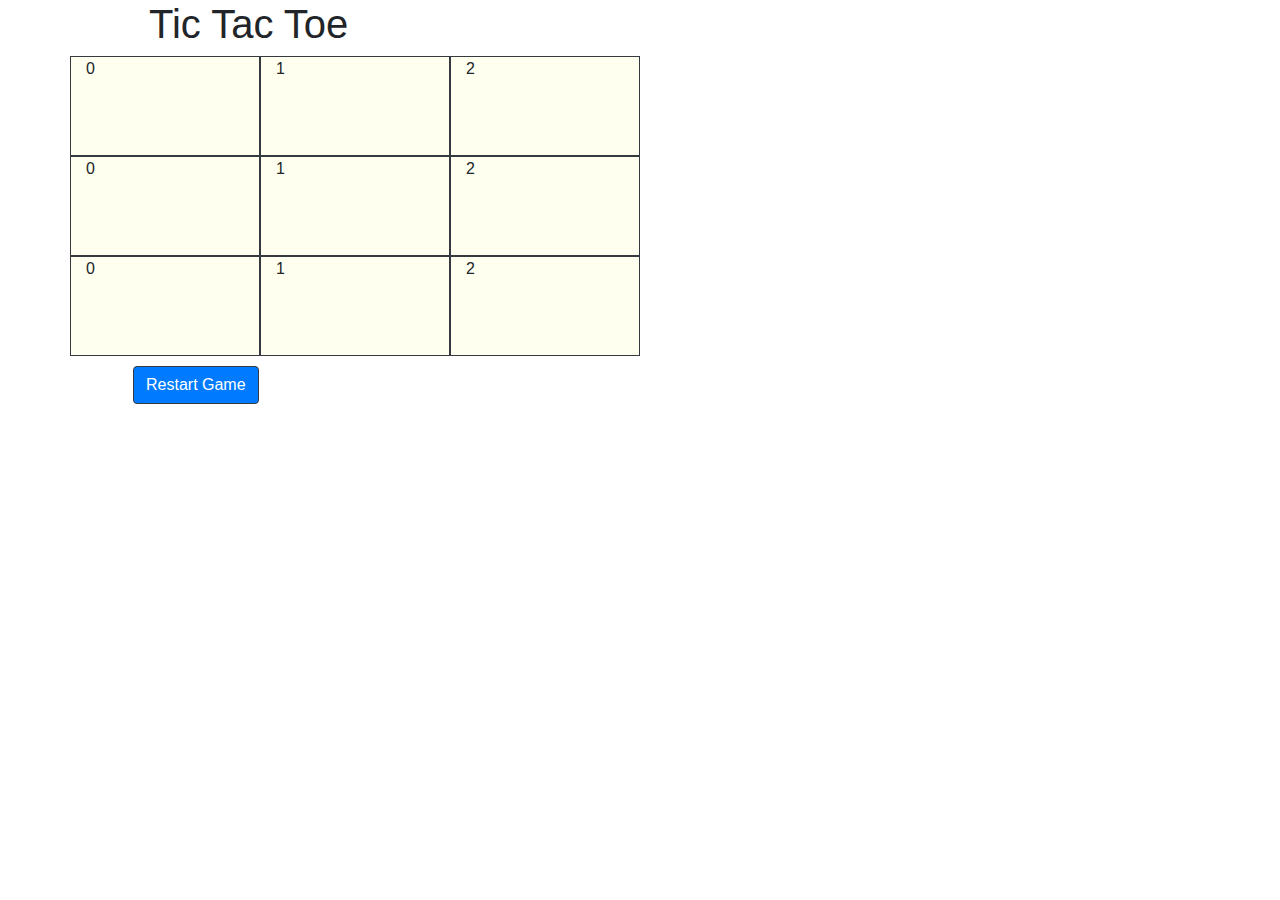
==== index.html @ bed13247 "init commit" ====
<!doctype html>
<html lang="en">

<head>
    <title>Tic Tac Toe</title>
    <!-- Required meta tags -->
    <meta charset="utf-8">
    <meta name="viewport" content="width=device-width, initial-scale=1, shrink-to-fit=no">

    <!-- Bootstrap CSS -->
    <link rel="stylesheet" href="https://stackpath.bootstrapcdn.com/bootstrap/4.3.1/css/bootstrap.min.css"
        integrity="sha384-ggOyR0iXCbMQv3Xipma34MD+dH/1fQ784/j6cY/iJTQUOhcWr7x9JvoRxT2MZw1T" crossorigin="anonymous">
</head>

<body>

    
        <div id="aboveBoard" class="container">
            <div class="row">
                <div class="col-12">
                    <h1 class="mx-5 px-3">Tic Tac Toe</h1>
                </div>
            </div>
        </div>

    <div id="gameBoard" class="container">

    </div>

    <div id="belowBoard" class="container">
        <div class="row">
            <div class="col-12" style="height:10px">
    
            </div>
        </div>
        <div class="row">
            <div class="col-12">
                <button type="button" class="btn btn-primary border border-rounded border-dark mx-5">Restart Game</button>
            </div>
        </div>
    </div>

<!-- Optional JavaScript -->
<!-- jQuery first, then Popper.js, then Bootstrap JS -->
<script src="https://code.jquery.com/jquery-3.3.1.slim.min.js"
    integrity="sha384-q8i/X+965DzO0rT7abK41JStQIAqVgRVzpbzo5smXKp4YfRvH+8abtTE1Pi6jizo"
    crossorigin="anonymous"></script>
<script src="https://cdnjs.cloudflare.com/ajax/libs/popper.js/1.14.7/umd/popper.min.js"
    integrity="sha384-UO2eT0CpHqdSJQ6hJty5KVphtPhzWj9WO1clHTMGa3JDZwrnQq4sF86dIHNDz0W1"
    crossorigin="anonymous"></script>
<script src="https://stackpath.bootstrapcdn.com/bootstrap/4.3.1/js/bootstrap.min.js"
    integrity="sha384-JjSmVgyd0p3pXB1rRibZUAYoIIy6OrQ6VrjIEaFf/nJGzIxFDsf4x0xIM+B07jRM"
    crossorigin="anonymous"></script><!-- My JavaScript -->
<script src = "./js/main.js"></script>
</body>

</html>
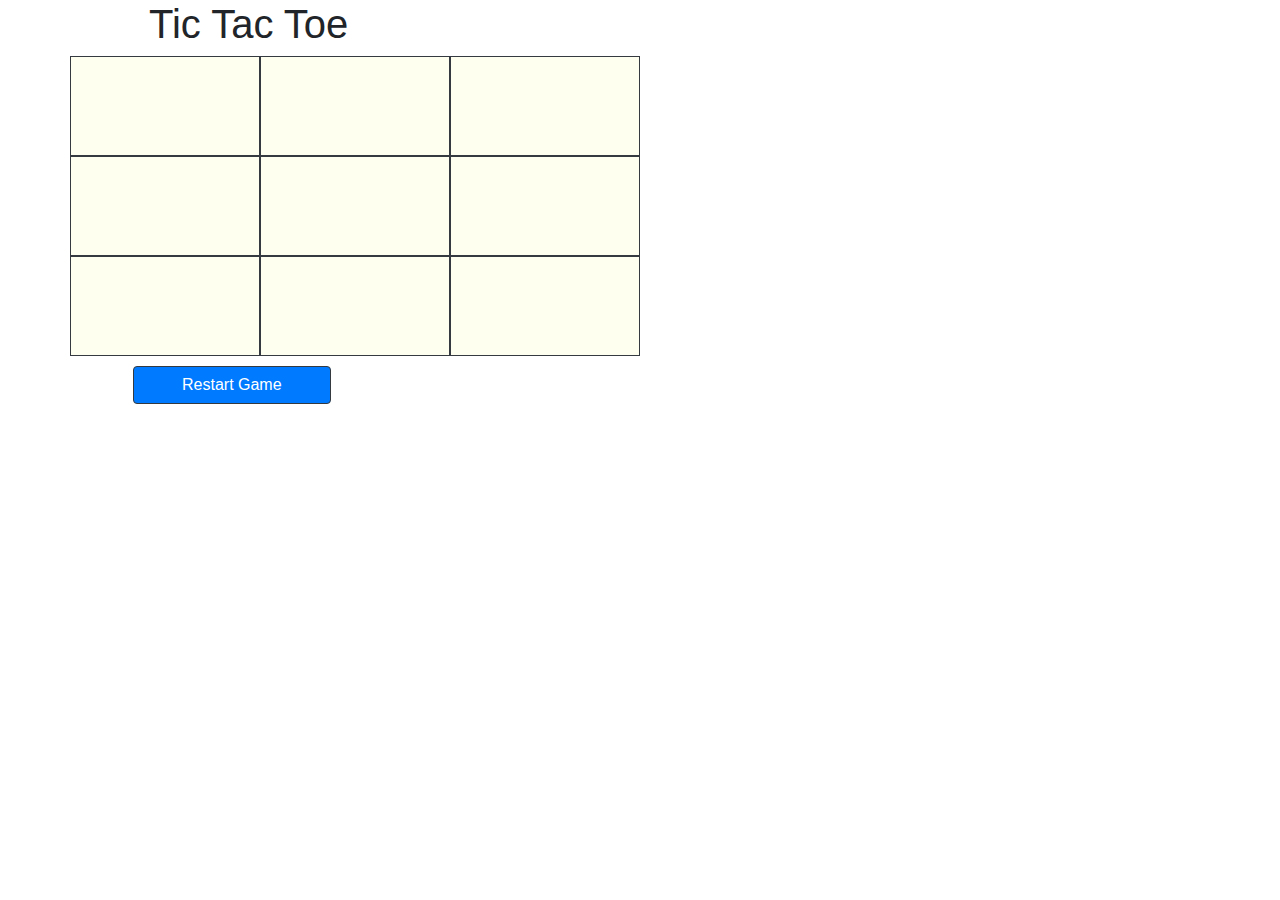
==== commit 44bb0522: "Mon night--roughed in" ====
--- a/index.html
+++ b/index.html
@@ -10,11 +10,13 @@
     <!-- Bootstrap CSS -->
     <link rel="stylesheet" href="https://stackpath.bootstrapcdn.com/bootstrap/4.3.1/css/bootstrap.min.css"
         integrity="sha384-ggOyR0iXCbMQv3Xipma34MD+dH/1fQ784/j6cY/iJTQUOhcWr7x9JvoRxT2MZw1T" crossorigin="anonymous">
+    <!-- Bootstrap CSS -->
+    <link rel="stylesheet" href="./css/style.css">
+
 </head>
 
 <body>
 
-    
         <div id="aboveBoard" class="container">
             <div class="row">
                 <div class="col-12">
@@ -34,8 +36,9 @@
             </div>
         </div>
         <div class="row">
-            <div class="col-12">
-                <button type="button" class="btn btn-primary border border-rounded border-dark mx-5">Restart Game</button>
+            <div class="col">
+                <button type="button" onclick="resetGame()" 
+                    class="btn btn-primary border border-rounded border-dark px-5 mx-5">Restart Game</button>
             </div>
         </div>
     </div>
--- a/css/style.css
+++ b/css/style.css
@@ -0,0 +1,7 @@
+.html {
+
+}
+
+.body {
+    background-color: lightblue;
+}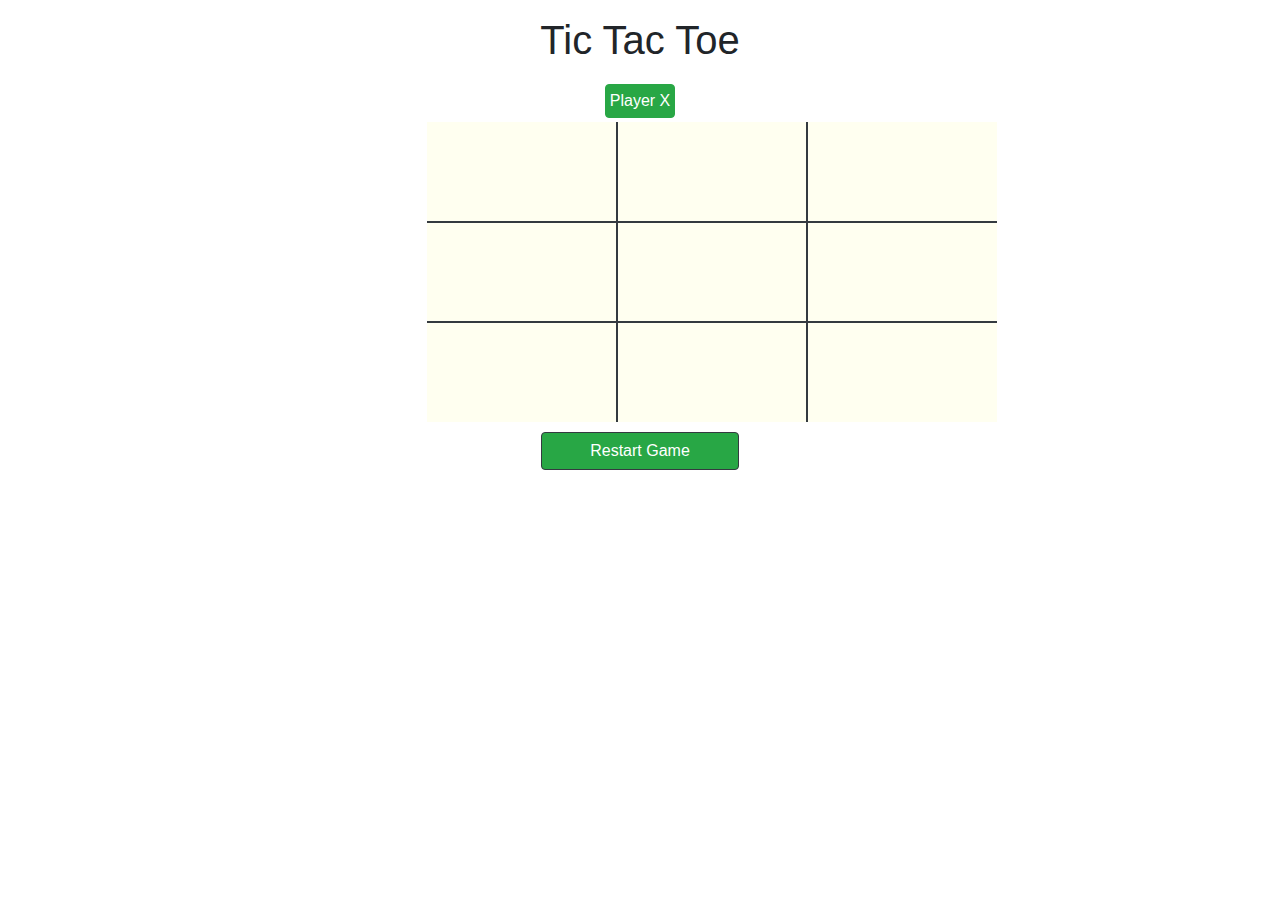
==== commit 8837f1ec: "Functional" ====
--- a/index.html
+++ b/index.html
@@ -17,17 +17,28 @@
 
 <body>
 
-        <div id="aboveBoard" class="container">
-            <div class="row">
-                <div class="col-12">
-                    <h1 class="mx-5 px-3">Tic Tac Toe</h1>
-                </div>
+    <div id="aboveBoard" class="container">
+        <div class="row">
+            <div class="col-12 text-center">
+                <h1 class="m-2 p-2">Tic Tac Toe</h1>
             </div>
         </div>
 
-    <div id="gameBoard" class="container">
+        <div class="row">
+            <div class="col-12 text-center">
+                <button id="whichPlayer" type="button" class="btn btn-success m-1 p-1">Player X</button>
+            </div>
+        </div>
 
     </div>
+
+
+    <!-- <div class=""> -->
+        <div id="gameBoard" class="container offset-4">
+
+        </div>
+
+    <!-- </div> -->
 
     <div id="belowBoard" class="container">
         <div class="row">
@@ -36,9 +47,9 @@
             </div>
         </div>
         <div class="row">
-            <div class="col">
+            <div class="col text-center">
                 <button type="button" onclick="resetGame()" 
-                    class="btn btn-primary border border-rounded border-dark px-5 mx-5">Restart Game</button>
+                    class="btn btn-success border border-rounded border-dark px-5 mx-5">Restart Game</button>
             </div>
         </div>
     </div>
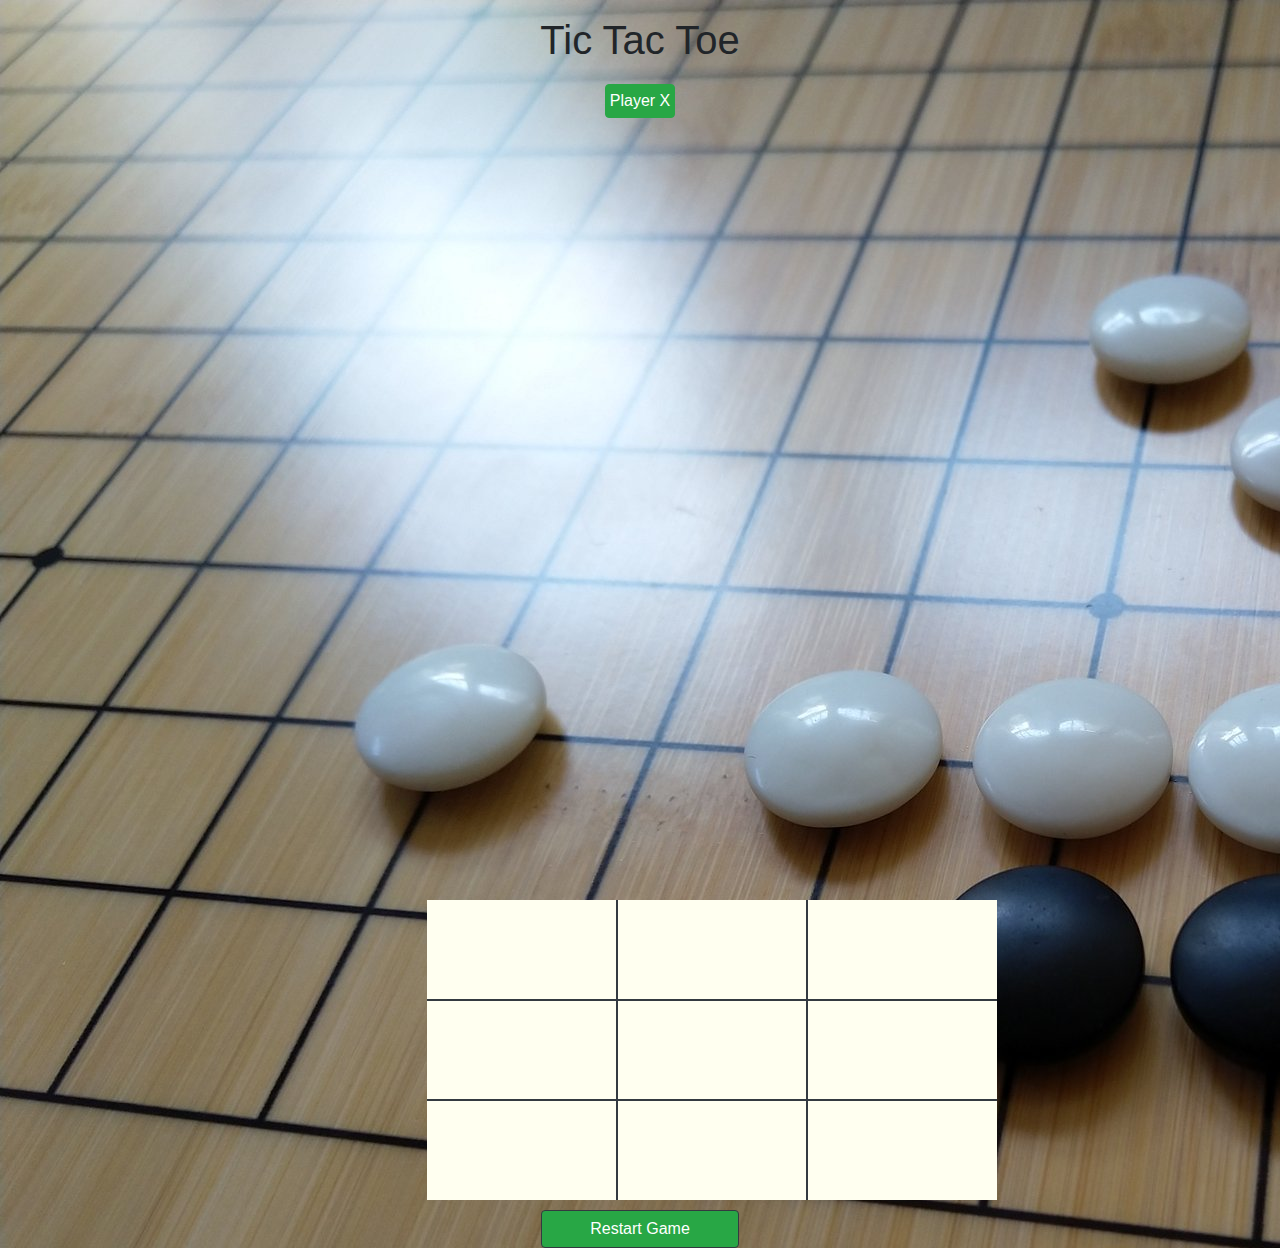
==== commit b549fd59: "background image" ====
--- a/index.html
+++ b/index.html
@@ -16,56 +16,57 @@
 </head>
 
 <body>
+    <div id="backdrop">
+        <div id="aboveBoard" class="container vh-100">
+            <div class="row">
+                <div class="col-12 text-center">
+                    <h1 class="m-2 p-2">Tic Tac Toe</h1>
+                </div>
+            </div>
 
-    <div id="aboveBoard" class="container">
-        <div class="row">
-            <div class="col-12 text-center">
-                <h1 class="m-2 p-2">Tic Tac Toe</h1>
+            <div class="row">
+                <div class="col-12 text-center">
+                    <button id="whichPlayer" type="button" class="btn btn-success m-1 p-1">Player X</button>
+                </div>
             </div>
-        </div>
-
-        <div class="row">
-            <div class="col-12 text-center">
-                <button id="whichPlayer" type="button" class="btn btn-success m-1 p-1">Player X</button>
-            </div>
-        </div>
-
-    </div>
-
-
-    <!-- <div class=""> -->
-        <div id="gameBoard" class="container offset-4">
 
         </div>
 
-    <!-- </div> -->
 
-    <div id="belowBoard" class="container">
-        <div class="row">
-            <div class="col-12" style="height:10px">
-    
+        <!-- <div class=""> -->
+        <div id="gameBoard" class="container offset-4 text-center">
+
+        </div>
+
+        <!-- </div> -->
+
+        <div id="belowBoard" class="container">
+            <div class="row">
+                <div class="col-12" style="height:10px">
+
+                </div>
             </div>
-        </div>
-        <div class="row">
-            <div class="col text-center">
-                <button type="button" onclick="resetGame()" 
-                    class="btn btn-success border border-rounded border-dark px-5 mx-5">Restart Game</button>
+            <div class="row">
+                <div class="col text-center">
+                    <button type="button" onclick="resetGame()"
+                        class="btn btn-success border border-rounded border-dark px-5 mx-5">Restart Game</button>
+                </div>
             </div>
         </div>
     </div>
 
-<!-- Optional JavaScript -->
-<!-- jQuery first, then Popper.js, then Bootstrap JS -->
-<script src="https://code.jquery.com/jquery-3.3.1.slim.min.js"
-    integrity="sha384-q8i/X+965DzO0rT7abK41JStQIAqVgRVzpbzo5smXKp4YfRvH+8abtTE1Pi6jizo"
-    crossorigin="anonymous"></script>
-<script src="https://cdnjs.cloudflare.com/ajax/libs/popper.js/1.14.7/umd/popper.min.js"
-    integrity="sha384-UO2eT0CpHqdSJQ6hJty5KVphtPhzWj9WO1clHTMGa3JDZwrnQq4sF86dIHNDz0W1"
-    crossorigin="anonymous"></script>
-<script src="https://stackpath.bootstrapcdn.com/bootstrap/4.3.1/js/bootstrap.min.js"
-    integrity="sha384-JjSmVgyd0p3pXB1rRibZUAYoIIy6OrQ6VrjIEaFf/nJGzIxFDsf4x0xIM+B07jRM"
-    crossorigin="anonymous"></script><!-- My JavaScript -->
-<script src = "./js/main.js"></script>
+    <!-- Optional JavaScript -->
+    <!-- jQuery first, then Popper.js, then Bootstrap JS -->
+    <script src="https://code.jquery.com/jquery-3.3.1.slim.min.js"
+        integrity="sha384-q8i/X+965DzO0rT7abK41JStQIAqVgRVzpbzo5smXKp4YfRvH+8abtTE1Pi6jizo"
+        crossorigin="anonymous"></script>
+    <script src="https://cdnjs.cloudflare.com/ajax/libs/popper.js/1.14.7/umd/popper.min.js"
+        integrity="sha384-UO2eT0CpHqdSJQ6hJty5KVphtPhzWj9WO1clHTMGa3JDZwrnQq4sF86dIHNDz0W1"
+        crossorigin="anonymous"></script>
+    <script src="https://stackpath.bootstrapcdn.com/bootstrap/4.3.1/js/bootstrap.min.js"
+        integrity="sha384-JjSmVgyd0p3pXB1rRibZUAYoIIy6OrQ6VrjIEaFf/nJGzIxFDsf4x0xIM+B07jRM"
+        crossorigin="anonymous"></script><!-- My JavaScript -->
+    <script src="./js/main.js"></script>
 </body>
 
 </html>--- a/css/style.css
+++ b/css/style.css
@@ -1,7 +1,16 @@
-.html {
+#backdrop {
+    background-image: url("./../img/joseki.jpg_large");
 
 }
 
 .body {
     background-color: lightblue;
+    background-image: url("./../img/joseki.jpg_large");
+        /* url('https://www.bing.com/th?id=OHR.BrightonJetty_ZH-CN1526526038_1920x1080.jpg&rf=LaDigue_1920x1080.jpg&pid=hp'); */
+
+    /*background-image: url("file:///Users/davidoliver/Sites/W3_ticTacToe/img/joseki.jpg_large");*/
+}
+
+.col-2 {
+    font-size: 4em;
 }